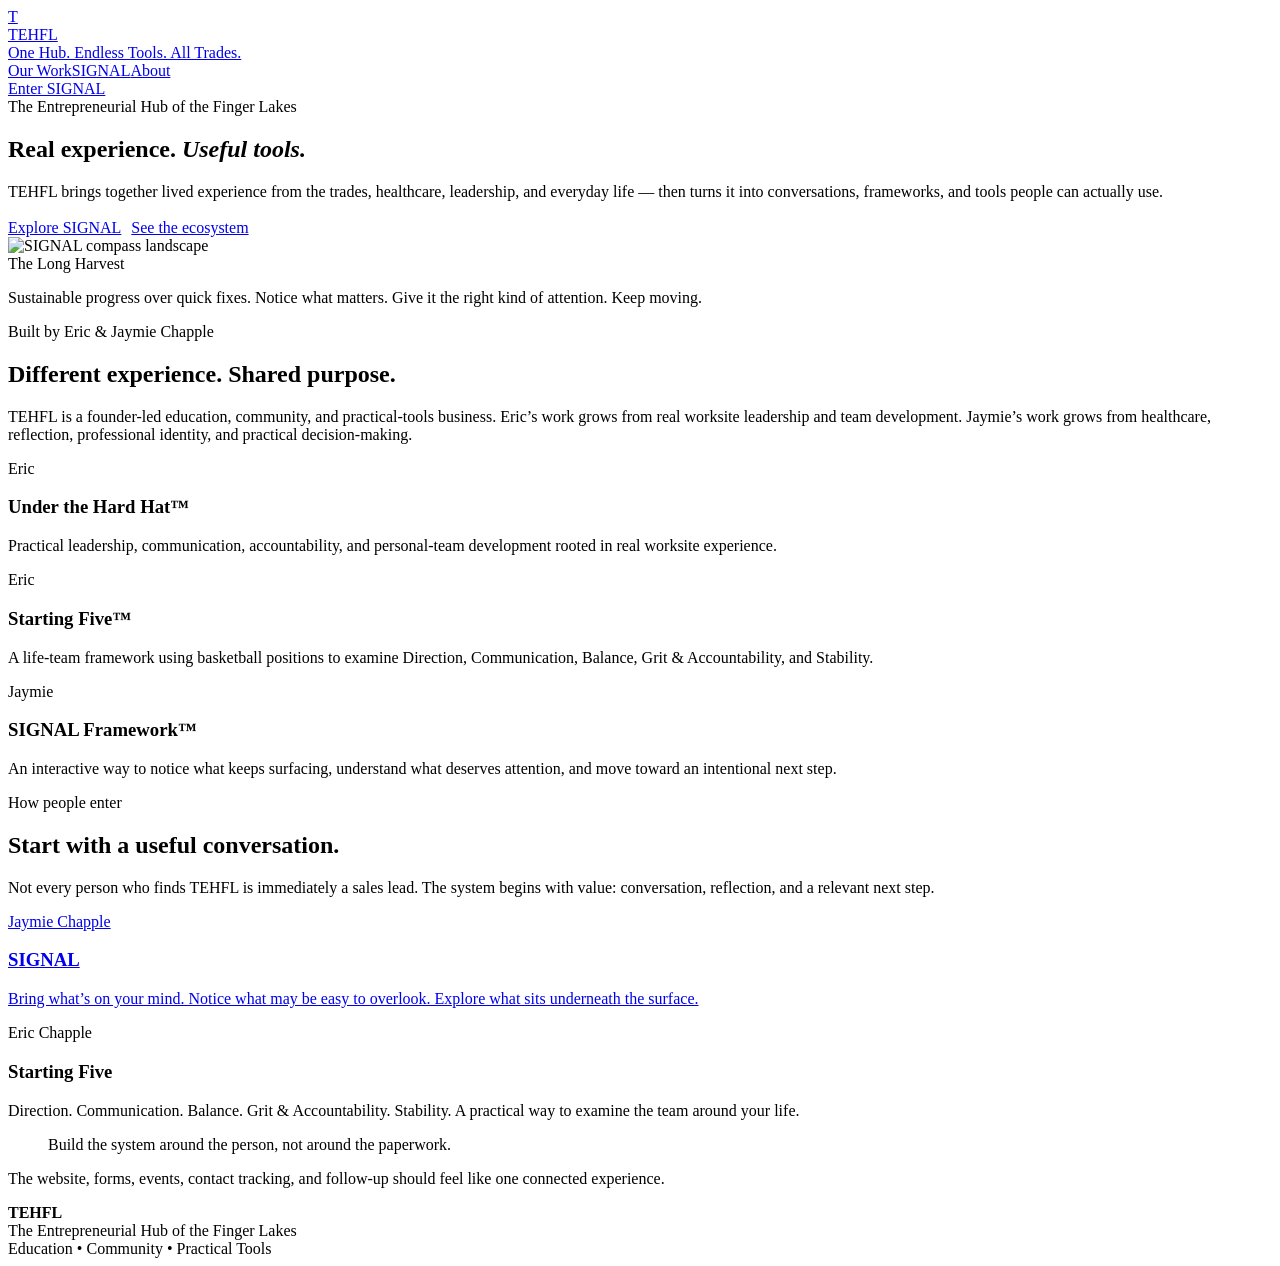
==== index.html @ faf4ab3d "Migrate index.html" ====
<!doctype html><html lang="en"><head><meta charset="utf-8"><meta name="viewport" content="width=device-width,initial-scale=1"><title>TEHFL — The Entrepreneurial Hub of the Finger Lakes</title><meta name="description" content="Education, conversation, and practical tools for real life and real work."><link rel="stylesheet" href="styles.css"></head><body>
<nav class="nav"><div class="nav-inner"><a class="brand" href="index.html"><div class="brand-mark">T</div><div><div class="brand-text">TEHFL</div><div class="brand-sub">One Hub. Endless Tools. All Trades.</div></div></a><div class="nav-links"><a href="#work">Our Work</a><a href="signal.html">SIGNAL</a><a href="#about">About</a></div><a class="btn primary" href="front-door.html">Enter SIGNAL</a></div></nav>
<section class="hero"><div class="hero-copy"><div class="kicker">The Entrepreneurial Hub of the Finger Lakes</div><h1>Real experience. <em>Useful tools.</em></h1><p>TEHFL brings together lived experience from the trades, healthcare, leadership, and everyday life — then turns it into conversations, frameworks, and tools people can actually use.</p><div style="display:flex;gap:10px;flex-wrap:wrap;margin-top:18px"><a class="btn primary" href="signal.html">Explore SIGNAL</a><a class="btn" href="#work">See the ecosystem</a></div></div><div class="hero-art"><img src="assets/signal-compass.png" alt="SIGNAL compass landscape"><div class="hero-caption"><div class="script">The Long Harvest</div><p>Sustainable progress over quick fixes. Notice what matters. Give it the right kind of attention. Keep moving.</p></div></div></section>
<section class="section" id="about"><div class="section-head"><div class="kicker">Built by Eric & Jaymie Chapple</div><h2>Different experience. Shared purpose.</h2><p>TEHFL is a founder-led education, community, and practical-tools business. Eric’s work grows from real worksite leadership and team development. Jaymie’s work grows from healthcare, reflection, professional identity, and practical decision-making.</p></div><div class="cards"><div class="card"><div class="eyebrow">Eric</div><h3>Under the Hard Hat™</h3><p>Practical leadership, communication, accountability, and personal-team development rooted in real worksite experience.</p></div><div class="card"><div class="eyebrow">Eric</div><h3>Starting Five™</h3><p>A life-team framework using basketball positions to examine Direction, Communication, Balance, Grit & Accountability, and Stability.</p></div><div class="card"><div class="eyebrow">Jaymie</div><h3>SIGNAL Framework™</h3><p>An interactive way to notice what keeps surfacing, understand what deserves attention, and move toward an intentional next step.</p></div></div></section>
<section class="section" id="work"><div class="section-head"><div class="kicker">How people enter</div><h2>Start with a useful conversation.</h2><p>Not every person who finds TEHFL is immediately a sales lead. The system begins with value: conversation, reflection, and a relevant next step.</p></div><div class="path-grid"><a class="path signal" href="signal.html"><div class="eyebrow">Jaymie Chapple</div><h3>SIGNAL</h3><p>Bring what’s on your mind. Notice what may be easy to overlook. Explore what sits underneath the surface.</p></a><div class="path eric"><div class="eyebrow">Eric Chapple</div><h3>Starting Five</h3><p>Direction. Communication. Balance. Grit & Accountability. Stability. A practical way to examine the team around your life.</p></div></div></section>
<div class="quote-band"><div class="quote-inner"><blockquote>Build the system around the <span class="script">person</span>, not around the paperwork.</blockquote><p>The website, forms, events, contact tracking, and follow-up should feel like one connected experience.</p></div></div>
<footer class="footer"><div class="footer-inner"><div><strong>TEHFL</strong><div class="small">The Entrepreneurial Hub of the Finger Lakes</div></div><div class="small">Education • Community • Practical Tools</div></div></footer></body></html>
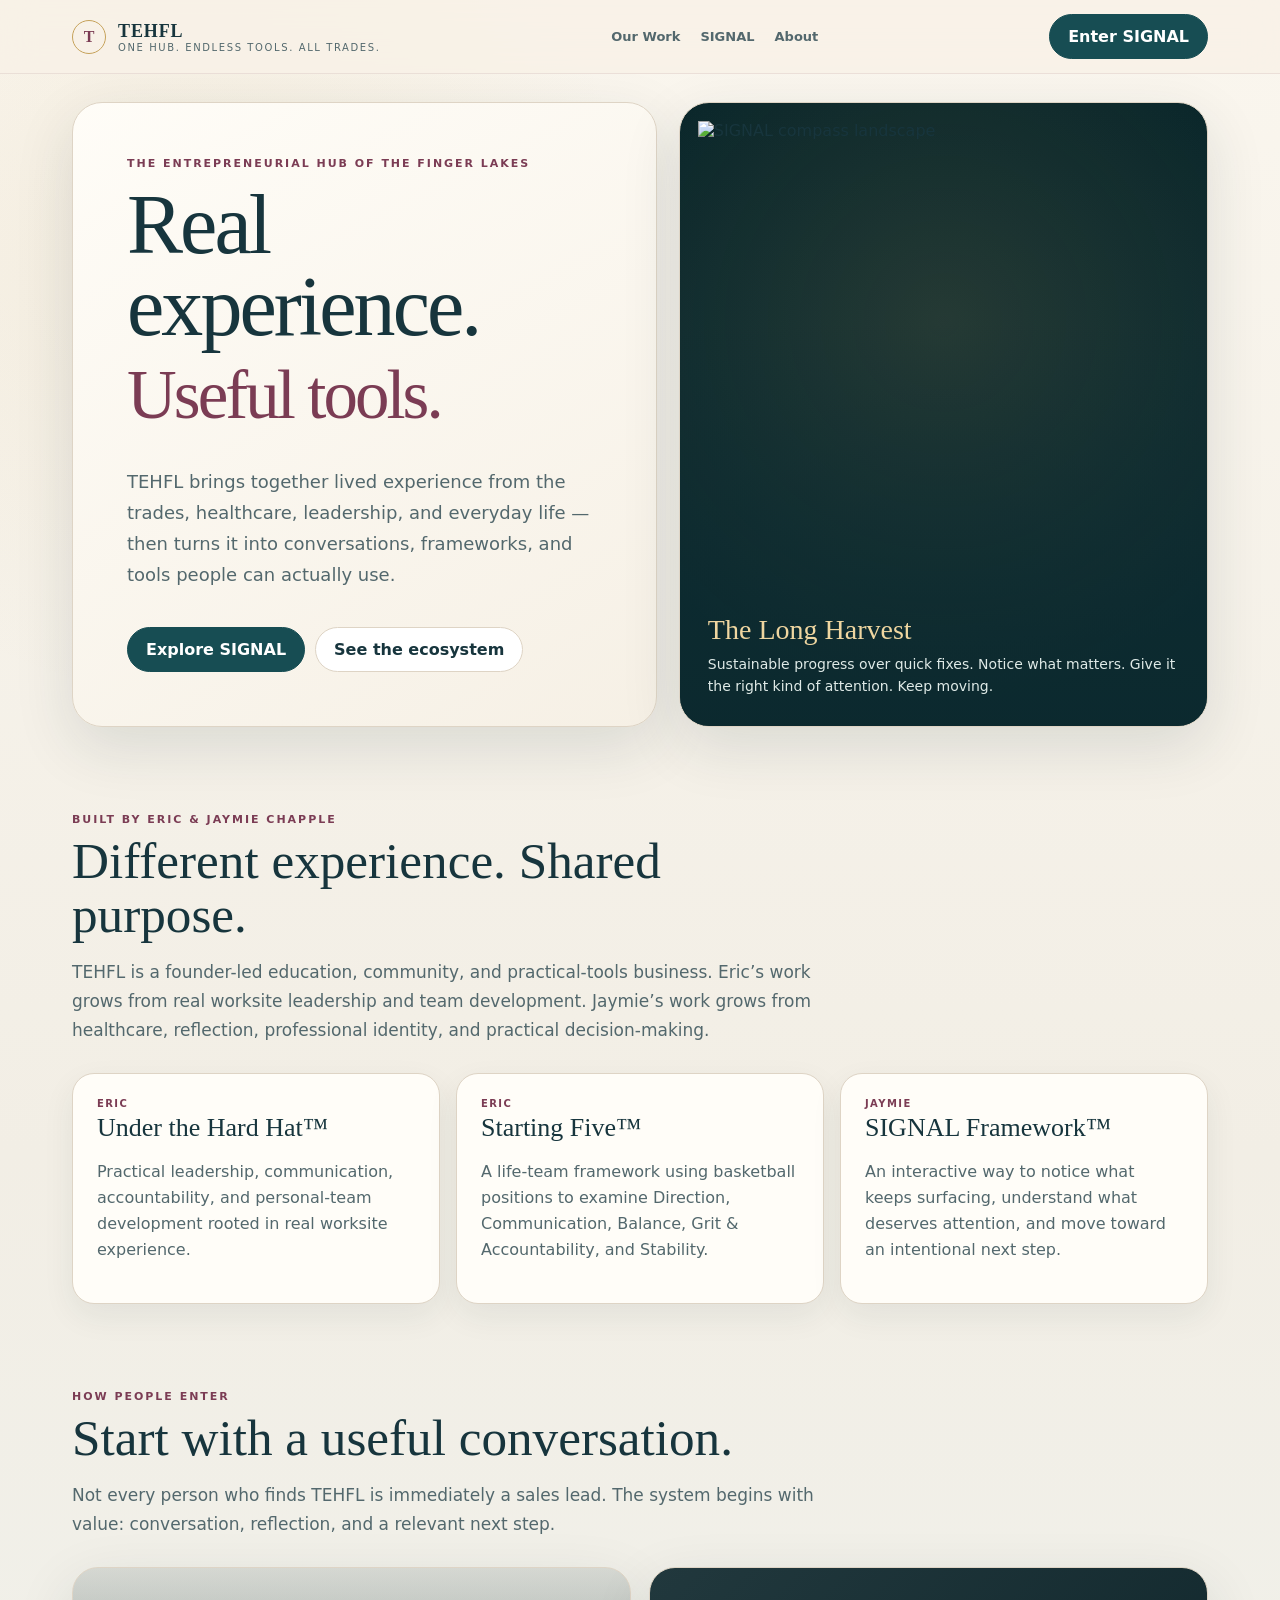
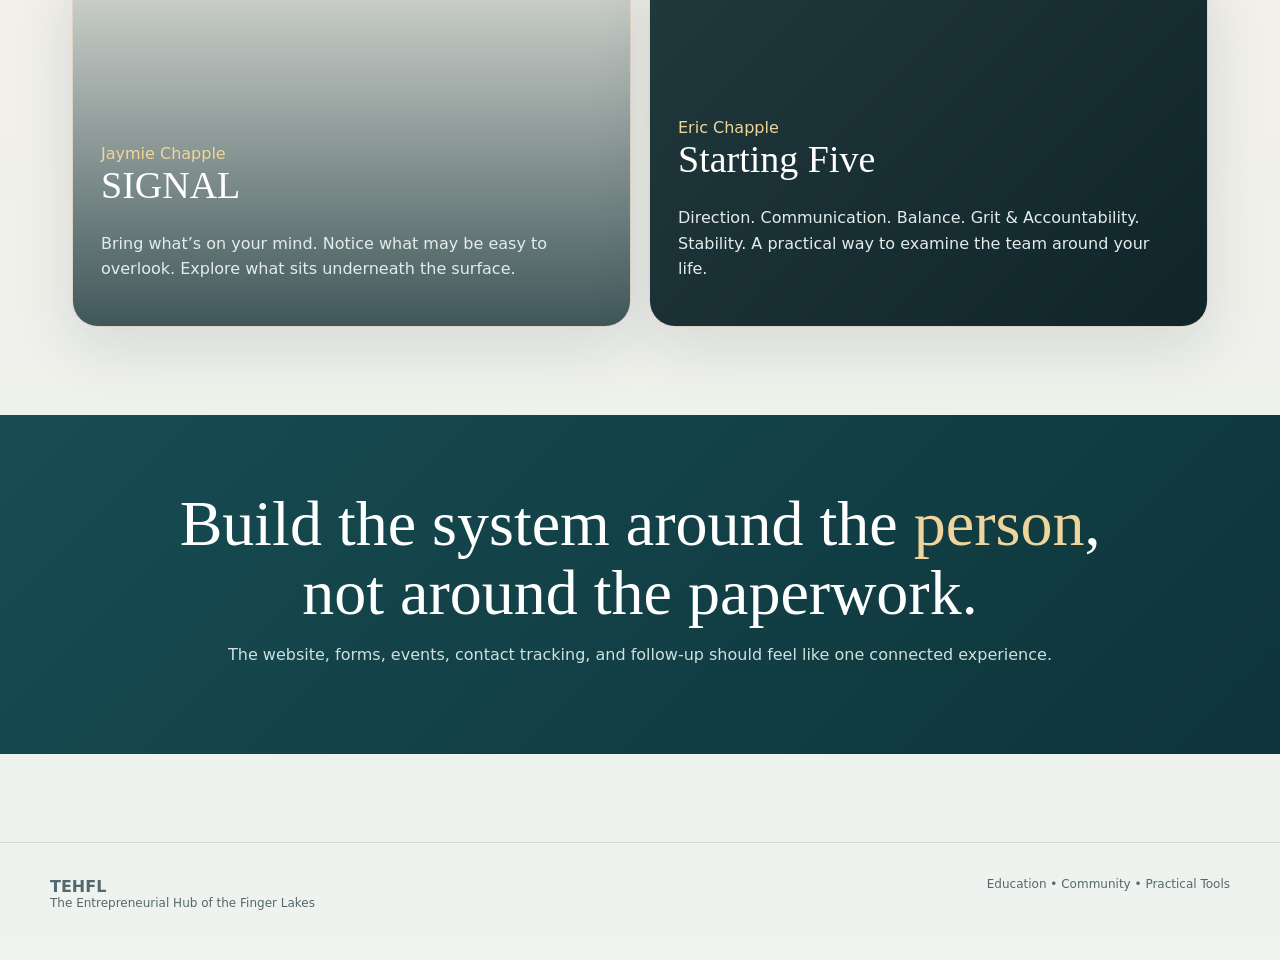
==== commit 500dfebb: "Use migrated asset URLs in index.html" ====
--- a/index.html
+++ b/index.html
@@ -1,6 +1,6 @@
 <!doctype html><html lang="en"><head><meta charset="utf-8"><meta name="viewport" content="width=device-width,initial-scale=1"><title>TEHFL — The Entrepreneurial Hub of the Finger Lakes</title><meta name="description" content="Education, conversation, and practical tools for real life and real work."><link rel="stylesheet" href="styles.css"></head><body>
 <nav class="nav"><div class="nav-inner"><a class="brand" href="index.html"><div class="brand-mark">T</div><div><div class="brand-text">TEHFL</div><div class="brand-sub">One Hub. Endless Tools. All Trades.</div></div></a><div class="nav-links"><a href="#work">Our Work</a><a href="signal.html">SIGNAL</a><a href="#about">About</a></div><a class="btn primary" href="front-door.html">Enter SIGNAL</a></div></nav>
-<section class="hero"><div class="hero-copy"><div class="kicker">The Entrepreneurial Hub of the Finger Lakes</div><h1>Real experience. <em>Useful tools.</em></h1><p>TEHFL brings together lived experience from the trades, healthcare, leadership, and everyday life — then turns it into conversations, frameworks, and tools people can actually use.</p><div style="display:flex;gap:10px;flex-wrap:wrap;margin-top:18px"><a class="btn primary" href="signal.html">Explore SIGNAL</a><a class="btn" href="#work">See the ecosystem</a></div></div><div class="hero-art"><img src="assets/signal-compass.png" alt="SIGNAL compass landscape"><div class="hero-caption"><div class="script">The Long Harvest</div><p>Sustainable progress over quick fixes. Notice what matters. Give it the right kind of attention. Keep moving.</p></div></div></section>
+<section class="hero"><div class="hero-copy"><div class="kicker">The Entrepreneurial Hub of the Finger Lakes</div><h1>Real experience. <em>Useful tools.</em></h1><p>TEHFL brings together lived experience from the trades, healthcare, leadership, and everyday life — then turns it into conversations, frameworks, and tools people can actually use.</p><div style="display:flex;gap:10px;flex-wrap:wrap;margin-top:18px"><a class="btn primary" href="signal.html">Explore SIGNAL</a><a class="btn" href="#work">See the ecosystem</a></div></div><div class="hero-art"><img src="https://chapp806-crypto.github.io/tehfl-site/assets/signal-compass.png" alt="SIGNAL compass landscape"><div class="hero-caption"><div class="script">The Long Harvest</div><p>Sustainable progress over quick fixes. Notice what matters. Give it the right kind of attention. Keep moving.</p></div></div></section>
 <section class="section" id="about"><div class="section-head"><div class="kicker">Built by Eric & Jaymie Chapple</div><h2>Different experience. Shared purpose.</h2><p>TEHFL is a founder-led education, community, and practical-tools business. Eric’s work grows from real worksite leadership and team development. Jaymie’s work grows from healthcare, reflection, professional identity, and practical decision-making.</p></div><div class="cards"><div class="card"><div class="eyebrow">Eric</div><h3>Under the Hard Hat™</h3><p>Practical leadership, communication, accountability, and personal-team development rooted in real worksite experience.</p></div><div class="card"><div class="eyebrow">Eric</div><h3>Starting Five™</h3><p>A life-team framework using basketball positions to examine Direction, Communication, Balance, Grit & Accountability, and Stability.</p></div><div class="card"><div class="eyebrow">Jaymie</div><h3>SIGNAL Framework™</h3><p>An interactive way to notice what keeps surfacing, understand what deserves attention, and move toward an intentional next step.</p></div></div></section>
 <section class="section" id="work"><div class="section-head"><div class="kicker">How people enter</div><h2>Start with a useful conversation.</h2><p>Not every person who finds TEHFL is immediately a sales lead. The system begins with value: conversation, reflection, and a relevant next step.</p></div><div class="path-grid"><a class="path signal" href="signal.html"><div class="eyebrow">Jaymie Chapple</div><h3>SIGNAL</h3><p>Bring what’s on your mind. Notice what may be easy to overlook. Explore what sits underneath the surface.</p></a><div class="path eric"><div class="eyebrow">Eric Chapple</div><h3>Starting Five</h3><p>Direction. Communication. Balance. Grit & Accountability. Stability. A practical way to examine the team around your life.</p></div></div></section>
 <div class="quote-band"><div class="quote-inner"><blockquote>Build the system around the <span class="script">person</span>, not around the paperwork.</blockquote><p>The website, forms, events, contact tracking, and follow-up should feel like one connected experience.</p></div></div>
--- a/styles.css
+++ b/styles.css
@@ -0,0 +1,21 @@
+
+:root{
+  --ink:#17353d;--ink-soft:#53686d;--pine:#174d53;--pine-2:#0d343a;
+  --cream:#f8f2e7;--paper:#fffdf8;--wine:#7b3c54;--gold:#c5a15a;
+  --sage:#aab8a0;--line:#ded4c5;--mist:#eaf0ed;--shadow:0 20px 60px rgba(22,53,61,.12);
+  --serif:Georgia,"Times New Roman",serif;--sans:Inter,ui-sans-serif,system-ui,-apple-system,BlinkMacSystemFont,"Segoe UI",sans-serif;
+  --script:"Segoe Script","Apple Chancery","Lucida Handwriting","Brush Script MT",cursive;
+}
+*{box-sizing:border-box}html{scroll-behavior:smooth}body{margin:0;color:var(--ink);background:radial-gradient(circle at 15% 10%,rgba(197,161,90,.10),transparent 28rem),linear-gradient(180deg,#faf6ee 0%,#f2eee5 45%,#eef3f0 100%);font-family:var(--sans)}
+a{color:inherit;text-decoration:none}img{max-width:100%;display:block}button{font:inherit}.small{font-size:12px;color:var(--ink-soft)}
+.nav{position:sticky;top:0;z-index:50;backdrop-filter:blur(16px);background:rgba(248,242,231,.86);border-bottom:1px solid rgba(123,60,84,.10)}
+.nav-inner{max-width:1180px;margin:auto;padding:14px 22px;display:flex;align-items:center;justify-content:space-between;gap:20px}.brand{display:flex;align-items:center;gap:12px}.brand-mark{width:34px;height:34px;border-radius:50%;border:1px solid var(--gold);display:grid;place-items:center;font-family:var(--serif);font-weight:700;color:var(--wine)}.brand-text{font:700 18px var(--serif);letter-spacing:.05em}.brand-sub{font-size:10px;letter-spacing:.16em;text-transform:uppercase;color:var(--ink-soft)}.nav-links{display:flex;gap:20px;align-items:center;font-size:13px;font-weight:700;color:var(--ink-soft)}.nav-links a:hover{color:var(--wine)}
+.btn{display:inline-flex;align-items:center;justify-content:center;gap:8px;border-radius:999px;padding:12px 18px;border:1px solid var(--line);background:#fff;color:var(--ink);font-weight:800;transition:.2s ease;cursor:pointer}.btn:hover{transform:translateY(-1px);box-shadow:0 8px 26px rgba(22,53,61,.10)}.btn.primary{background:var(--pine);border-color:var(--pine);color:#fff}.btn.gold{background:var(--gold);border-color:var(--gold);color:#19353b}
+.hero{max-width:1180px;margin:28px auto 0;padding:0 22px;display:grid;grid-template-columns:1.05fr .95fr;gap:22px;align-items:stretch}.hero-copy,.hero-art{border:1px solid var(--line);border-radius:30px;overflow:hidden;box-shadow:var(--shadow)}.hero-copy{min-height:590px;padding:54px;background:linear-gradient(150deg,rgba(255,253,248,.97),rgba(246,240,229,.94));display:flex;flex-direction:column;justify-content:center}.kicker{font-size:11px;letter-spacing:.18em;text-transform:uppercase;font-weight:900;color:var(--wine)}.hero h1{font:400 clamp(46px,6.7vw,84px)/.98 var(--serif);letter-spacing:-.035em;margin:14px 0 18px}.hero h1 em{font-family:var(--script);font-style:normal;color:var(--wine);font-size:.82em}.hero p{font-size:18px;line-height:1.72;color:var(--ink-soft);max-width:680px}.hero-art{position:relative;min-height:590px;background:radial-gradient(circle at 50% 35%,rgba(197,161,90,.14),transparent 24rem),linear-gradient(180deg,#07252a,#102f35);display:flex;align-items:center;justify-content:center;padding:18px}.hero-art img{width:100%;height:100%;object-fit:contain;object-position:center center}.hero-art:after{content:"";position:absolute;inset:0;background:linear-gradient(180deg,transparent 35%,rgba(10,39,44,.72))}.hero-caption{position:absolute;z-index:2;left:28px;right:28px;bottom:28px;color:#fff}.hero-caption .script{font:28px var(--script);color:#efd6a0}.hero-caption p{margin:8px 0 0;color:#dfeae7;font-size:14px;line-height:1.55}
+.section{max-width:1180px;margin:86px auto;padding:0 22px}.section-head{max-width:760px;margin-bottom:28px}.section-head h2{font:400 clamp(34px,4vw,56px)/1.05 var(--serif);margin:8px 0 12px}.section-head p{color:var(--ink-soft);line-height:1.7;font-size:17px}.cards{display:grid;grid-template-columns:repeat(3,1fr);gap:16px}.card{background:var(--paper);border:1px solid var(--line);border-radius:22px;padding:24px;box-shadow:0 12px 32px rgba(22,53,61,.07)}.card h3{font:26px var(--serif);margin:4px 0 8px}.card p{color:var(--ink-soft);line-height:1.62}.card .eyebrow{font-size:10px;text-transform:uppercase;letter-spacing:.14em;font-weight:900;color:var(--wine)}
+.path-grid{display:grid;grid-template-columns:1fr 1fr;gap:18px}.path{min-height:360px;border-radius:26px;padding:28px;border:1px solid var(--line);position:relative;overflow:hidden;box-shadow:var(--shadow);display:flex;flex-direction:column;justify-content:flex-end}.path.signal{background:linear-gradient(rgba(14,44,48,.12),rgba(14,44,48,.78)),url('assets/signal-directions.png') center/cover}.path.eric{background:linear-gradient(135deg,#21383d,#0f252a)}.path h3{font:38px var(--serif);margin:0 0 8px;color:#fff}.path p{color:#e4ece9;line-height:1.6;max-width:540px}.path .eyebrow{color:#f1d69b}
+.quote-band{margin:88px 0;background:linear-gradient(135deg,#174d53,#0d343a);color:#fff;padding:74px 22px}.quote-inner{max-width:980px;margin:auto;text-align:center}.quote-inner blockquote{font:400 clamp(34px,5vw,64px)/1.08 var(--serif);margin:0}.quote-inner .script{font-family:var(--script);color:#efd59b}.quote-inner p{color:#cfe0dd;margin-top:18px}.footer{border-top:1px solid var(--line);padding:34px 22px 50px;color:var(--ink-soft)}.footer-inner{max-width:1180px;margin:auto;display:flex;justify-content:space-between;gap:20px;flex-wrap:wrap}
+.signal-hero{max-width:1180px;margin:28px auto 0;padding:0 22px;display:grid;grid-template-columns:.9fr 1.1fr;gap:20px}.signal-copy,.signal-image{border-radius:30px;border:1px solid var(--line);overflow:hidden;box-shadow:var(--shadow)}.signal-copy{background:var(--paper);padding:48px;display:flex;flex-direction:column;justify-content:center}.signal-copy h1{font:400 clamp(48px,6vw,78px)/.98 var(--serif);margin:12px 0 16px}.signal-copy .script{font-family:var(--script);color:var(--wine)}.signal-copy p{font-size:18px;color:var(--ink-soft);line-height:1.7}.signal-image img{width:100%;height:100%;object-fit:cover}
+.loop{display:grid;grid-template-columns:repeat(6,1fr);gap:10px}.loop .item{background:#fff;border:1px solid var(--line);border-radius:18px;padding:16px;min-height:150px}.loop .letter{font:42px var(--serif);color:var(--wine)}.loop b{display:block;margin:4px 0 6px}.loop span{font-size:12px;color:var(--ink-soft);line-height:1.45}
+.frontdoor-wrap{max-width:900px;margin:32px auto;padding:0 22px 80px}.fd-card{background:var(--paper);border:1px solid var(--line);border-radius:26px;padding:30px;box-shadow:var(--shadow)}.fd-step{display:none}.fd-step.active{display:block}.fd-meta{font-size:11px;text-transform:uppercase;letter-spacing:.14em;color:var(--wine);font-weight:900}.fd-card h2{font:38px var(--serif);margin:10px 0}.fd-card p{color:var(--ink-soft);line-height:1.65}.fd-card textarea,.fd-card input{width:100%;border:1px solid #cec4b5;border-radius:14px;padding:14px;background:#fff;color:var(--ink);font:inherit}.fd-card textarea{min-height:150px;resize:vertical}.fd-actions{display:flex;justify-content:space-between;gap:10px;margin-top:18px;flex-wrap:wrap}.choices{display:grid;grid-template-columns:1fr 1fr;gap:10px}.choice{border:1px solid var(--line);background:#fff;padding:13px;border-radius:14px;text-align:left;font-weight:800;color:var(--ink);cursor:pointer}.choice.selected{border-color:var(--wine);background:#fbf1f4}.summary-grid{display:grid;grid-template-columns:1fr 1fr;gap:10px}.sum{background:#fff;border:1px solid var(--line);border-radius:14px;padding:13px}.sum b{display:block;color:var(--wine);font-size:10px;text-transform:uppercase;letter-spacing:.09em;margin-bottom:6px}.note{background:var(--mist);border-radius:14px;padding:13px;color:var(--ink-soft);font-size:13px}
+@media(max-width:900px){.hero,.signal-hero,.path-grid{grid-template-columns:1fr}.cards{grid-template-columns:1fr}.loop{grid-template-columns:1fr 1fr}.hero-copy{min-height:auto;padding:34px}.nav-links{display:none}}@media(max-width:600px){.loop,.choices,.summary-grid{grid-template-columns:1fr}.signal-copy{padding:30px}}
